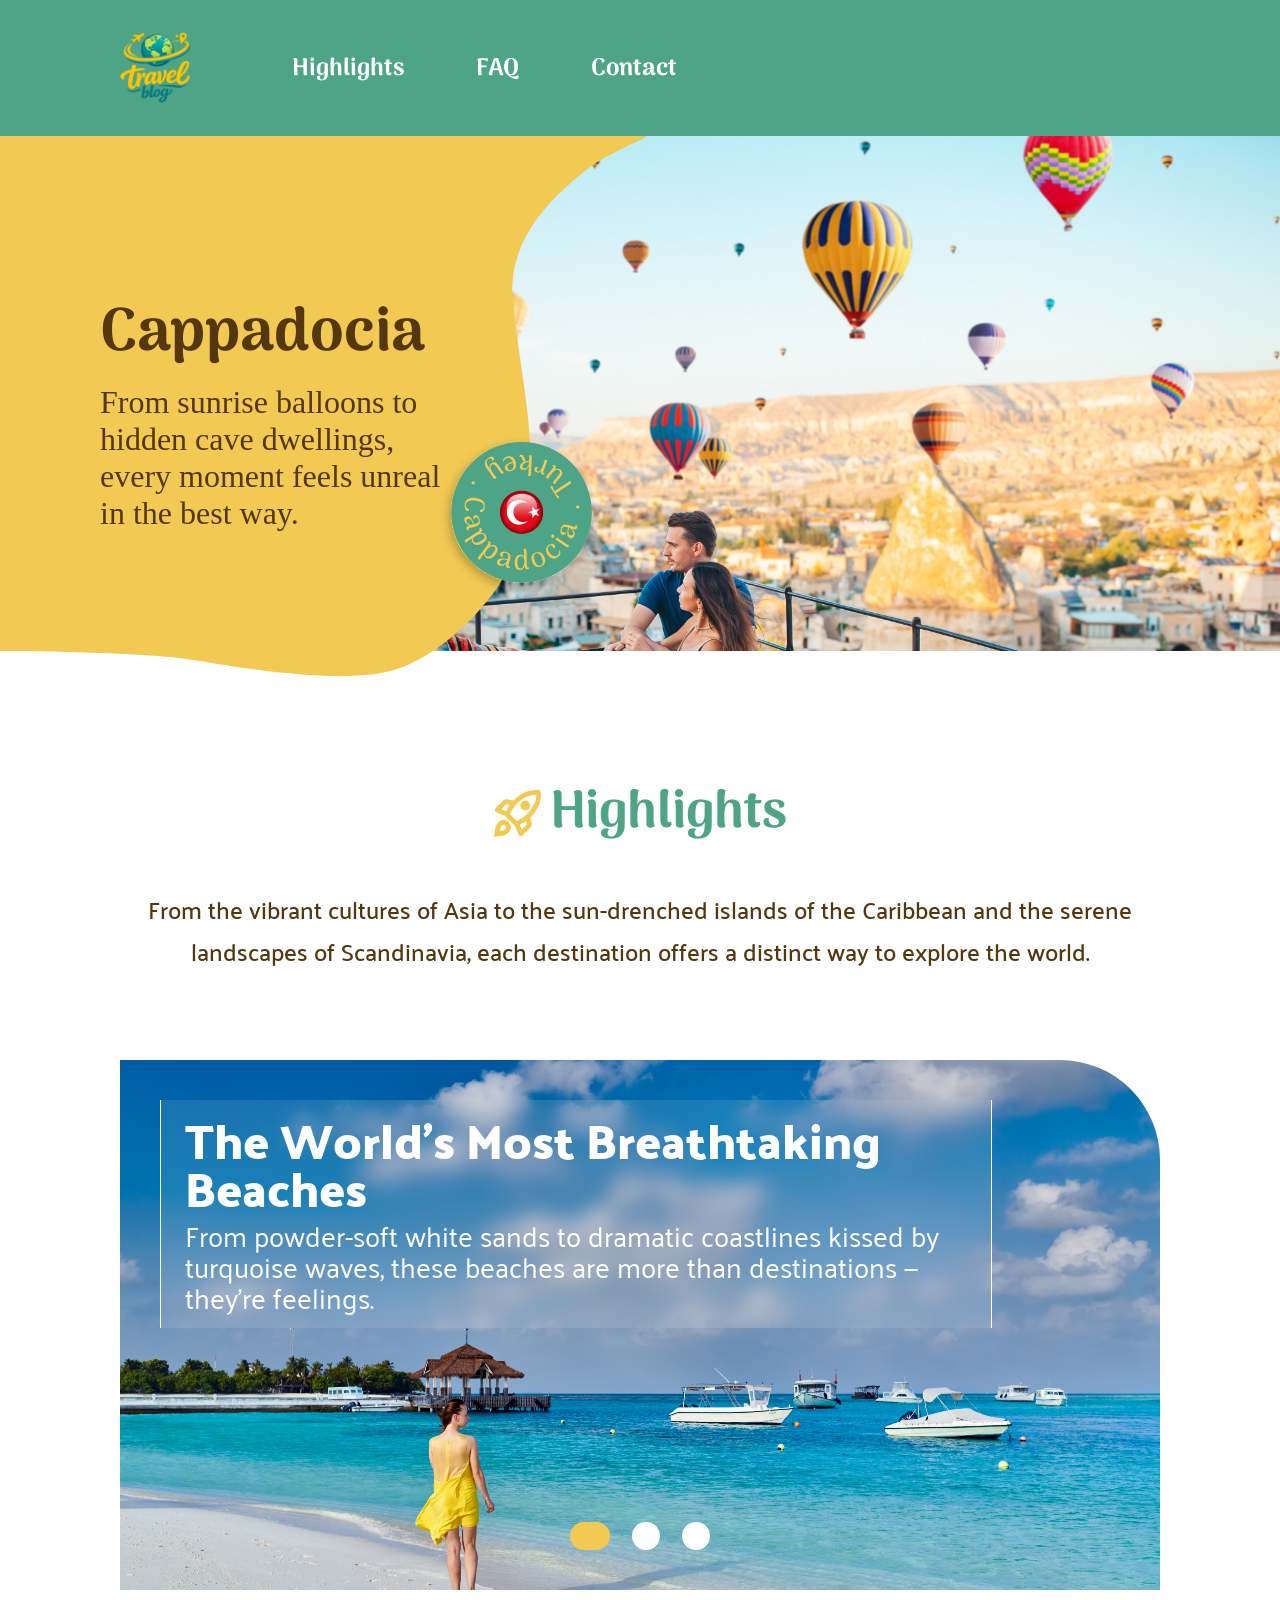
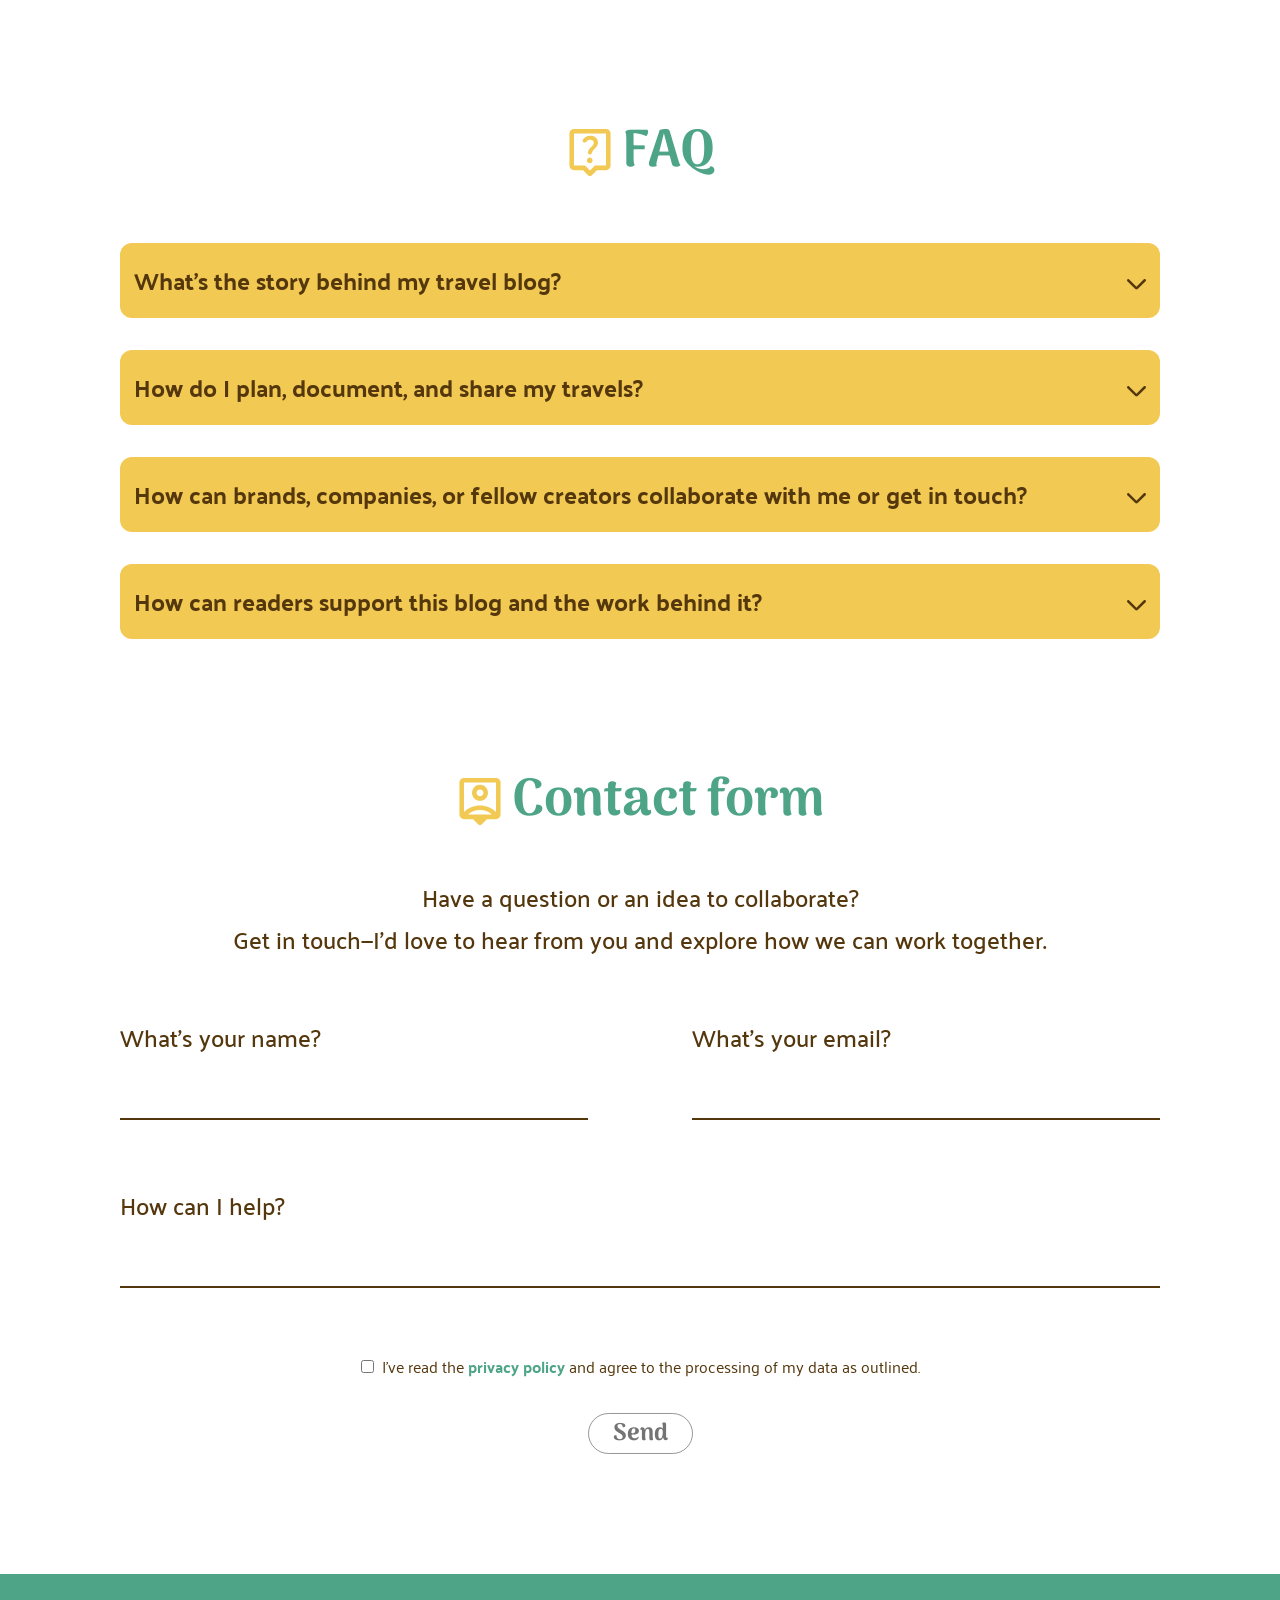
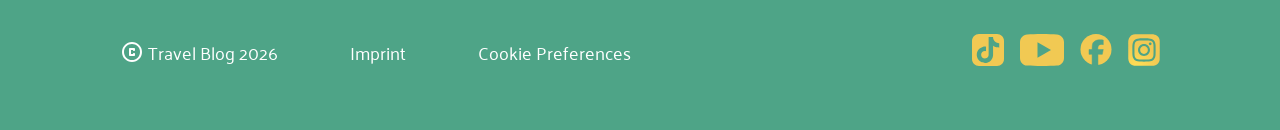
==== index.html @ 78aa877a "feat: added textboxes to slider elements." ====
<!DOCTYPE html>
<html lang="en">

<head>
    <meta charset="UTF-8">
    <meta name="viewport" content="width=device-width, initial-scale=1.0">
    <title>Travel Blog</title>

    <link rel="stylesheet" href="style.css">
    <link rel="stylesheet" href="style_header_and_footer.css">
    <link rel="stylesheet" href="style_menu_bar.css">
    <link rel="stylesheet" href="style_home.css">

    <link rel="icon" type="image/x-icon" href="./assets/icons/logo.svg">
</head>

<body>
    <main>
        <header class="primary-green-background">
            <img class="blog-logo" src="./assets/icons/logo.svg"
                alt="Das Logo des Travel Blog - die Erdkugel, die von einem Flugzeug gegen der Uhrzeigersinn umkreist wird.">

            <nav>
                <ul>
                    <li>
                        <a href="">Highlights</a>
                    </li>
                    <li>
                        <a href="">FAQ</a>
                    </li>
                    <li>
                        <a href="">Contact</a>
                    </li>
                </ul>
            </nav>
        </header>

        <section class="home-hero">
            <div class="hero-content">
                <div class="hero-title">
                    <h2>Cappadocia</h2>
                    <p>From sunrise balloons to hidden cave dwellings, every moment feels unreal in the best way.</p>
                </div>
                <picture>
                    <source media="(max-width: 800px)" srcset="./assets/svg/hero-left-vector-mobile.svg">
                    <img class="hero-vector" src="./assets/svg/hero-left-vector.svg" alt="">
                </picture>
                <img class="cappadonia-circle" src="./assets/svg/cappadonia-turkey-circle.svg" alt="">
            </div>
        </section>

        <section class="vertical-section highlights-section">
            <div class="section-title">
                <div class="section-title-headline">
                    <img src="/assets/icons/rocket_launch_yellow.svg" alt="Eine abhebende gelbe Rakete.">
                    <h2>Highlights</h2>
                </div>

                <p>From the vibrant cultures of Asia to the sun-drenched islands of the Caribbean and the serene
                    landscapes of Scandinavia, each destination offers a distinct way to explore the world. </p>
            </div>

            <div class="highlights-carousel">
                <input type="radio" name="highlights-slider-radio" value="carousel" checked>
                <input type="radio" name="highlights-slider-radio" value="video">
                <input type="radio" name="highlights-slider-radio" value="graph">

                <div class="highlights-slider-wrapper">
                    <div class="highlights-slider-element beaches-slide">
                        <div class="highlights-slider-element-textbox">
                            <h3>The World’s Most Breathtaking Beaches</h3>
                            <p>From powder-soft white sands to dramatic coastlines kissed by turquoise waves, these
                                beaches are more than destinations — they’re feelings.</p>
                        </div>
                    </div>

                    <div class="highlights-slider-element copenhagen-slide">
                        <div class="highlights-slider-element-textbox">
                            <h3>Copenhagen in 3 Days: Big Experiences, Smart Spending</h3>
                            <p>Discover Copenhagen, where historic charm meets modern design, vibrant cycling culture
                                and waterfront living.</p>
                        </div>
                    </div>

                    <div class="highlights-slider-element pattaya-slide">
                        <div class="highlights-slider-element-textbox">
                            <h3>Pattaya Pulse:</h3>
                            <h3>Food, Sun and Neon Nights</h3>
                            <p>From powder-soft white sands to dramatic coastlines kissed by turquoise waves, these
                                beaches are more than destinations — they’re feelings.</p>
                        </div>
                    </div>
                </div>
            </div>
        </section>

        <section class="vertical-section faq-section">
            <div class="section-title-headline">
                <img src="./assets/icons/live_help_yellow.svg" alt="A yellow question mark.">
                <h2>FAQ</h2>
            </div>

            <div class="details-panel">
                <details>
                    <summary>What’s the story behind my travel blog?</summary>
                    <p>Lorem ipsum dolor sit amet, consectetur adipisicing elit. Enim esse, accusamus deserunt, aliquid
                        facere expedita aperiam nihil, culpa ratione sunt rerum aspernatur veritatis vitae eveniet in
                        suscipit ea velit officia?</p>
                </details>
                <details>
                    <summary>How do I plan, document, and share my travels?</summary>
                    <p>Lorem ipsum dolor sit amet, consectetur adipisicing elit. Enim esse, accusamus deserunt, aliquid
                        facere expedita aperiam nihil, culpa ratione sunt rerum aspernatur veritatis vitae eveniet in
                        suscipit ea velit officia?</p>
                </details>
                <details>
                    <summary>How can brands, companies, or fellow creators collaborate with me or get in touch?
                    </summary>
                    <p>Lorem ipsum dolor sit amet, consectetur adipisicing elit. Enim esse, accusamus deserunt, aliquid
                        facere expedita aperiam nihil, culpa ratione sunt rerum aspernatur veritatis vitae eveniet in
                        suscipit ea velit officia?</p>
                </details>
                <details>
                    <summary>How can readers support this blog and the work behind it?</summary>
                    <p>Lorem ipsum dolor sit amet, consectetur adipisicing elit. Enim esse, accusamus deserunt, aliquid
                        facere expedita aperiam nihil, culpa ratione sunt rerum aspernatur veritatis vitae eveniet in
                        suscipit ea velit officia?</p>
                </details>
            </div>
        </section>

        <section class="vertical-section contact-section">
            <div class="section-title">
                <div class="section-title-headline">
                    <img src="/assets/icons/person_pin_yellow.svg" alt="A yellow silhouette of a person.">
                    <h2>Contact form</h2>
                </div>

                <div class="contact-form-title-text">
                    <p>Have a question or an idea to collaborate?</p>
                    <p>Get in touch—I’d love to hear from you and explore how we can work together.</p>
                </div>
            </div>

            <div class="contact-form">
                <div class="contact-input-fields-row">
                    <div class="input-field input-field-half-width">
                        <p>What's your name?</p>
                        <hr>
                    </div>
                    <div class="input-field input-field-half-width">
                        <p>What's your email?</p>
                        <hr>
                    </div>
                </div>
                <div class="contact-input-fields-row">
                    <div class="input-field input-field-whole-width">
                        <p>How can I help?</p>
                        <hr>
                    </div>
                </div>

                <div class="contact-acception">
                    <div class="acception-checkbox">
                        <input type="checkbox">
                        <p>
                            I've read the <strong class="strong-green">privacy policy</strong> and agree to the
                            processing of my data as
                            outlined.
                        </p>
                    </div>

                    <button class="send-contact-form-button">Send</button>
                </div>
            </div>
        </section>
    </main>

    <footer class="primary-green-background">
        <div class="footer-panel">
            <div class="meta-informations">
                <ul>
                    <li>
                        <figure>
                            <img src="./assets/icons/copyright.svg" alt="Das Copyright-Logo">
                            <p>Travel Blog 2026</p>
                        </figure>
                    </li>
                    <li>
                        <p>Imprint</p>
                    </li>
                    <li>
                        <p>Cookie Preferences</p>
                    </li>
                </ul>
            </div>

            <div class="social-media-icons">
                <ul>
                    <li>
                        <a href="https://www.tiktok.com/" target="_blank">
                            <img class="social-media-icon-rectangular" src="./assets/icons/tiktok.svg"
                                alt="Das TikTok-Logo.">
                        </a>
                    </li>
                    <li>
                        <a href="https://www.youtube.com/" target="_blank">
                            <img class="youtube-icon" src="./assets/icons/youtube.svg" alt="Das YouTube-Logo.">
                        </a>
                    </li>
                    <li>
                        <a href="https://www.facebook.com/" target="_blank">
                            <img class="social-media-icon-rectangular" src="./assets/icons/facebook.svg"
                                alt="Das Facebook-Logo.">
                        </a>
                    </li>
                    <li>
                        <a href="https://www.instagram.com/" target="_blank">
                            <img class="social-media-icon-rectangular" src="./assets/icons/instagram.svg"
                                alt="Das Instagram-Logo.">
                        </a>
                    </li>
                </ul>
            </div>
        </div>
    </footer>

    <nav class="menu-bar yellow-background">
        <ul>
            <li>
                <img src="./assets/icons/home.svg" alt="Das Home-Symbol - der Umriss eines Hauses.">
            </li>
            <li>
                <img src="./assets/icons/rocket_launch.svg" alt="Das Symbol einer fliegenden Rakete..">
            </li>
            <li>
                <img src="./assets/icons/live_help.svg"
                    alt="Das Symbol zur Live-Hilfe - ein Fragezeichen in einer Sprechblase mit abgerundeten Ecken.">
            </li>
            <li>
                <img src="./assets/icons/person_pin.svg"
                    alt="Das Person-Symbol - die Silhouette einer Person in einer Sprechblase mit abgerundeten Ecken.">
            </li>
        </ul>
    </nav>

</body>

</html>
---- style.css ----
/* Seitenübergreifende Styles */

/* FONTS */

/* arima-regular - latin */
@font-face {
    font-display: swap;
    /* Check https://developer.mozilla.org/en-US/docs/Web/CSS/@font-face/font-display for other options. */
    font-family: 'Arima';
    font-style: normal;
    font-weight: 400;
    src: url('./assets/fonts/arima-v7-latin-regular.woff2') format('woff2');
    /* Chrome 36+, Opera 23+, Firefox 39+, Safari 12+, iOS 10+ */
}

/* arima-500 - latin */
@font-face {
    font-display: swap;
    /* Check https://developer.mozilla.org/en-US/docs/Web/CSS/@font-face/font-display for other options. */
    font-family: 'Arima';
    font-style: normal;
    font-weight: 500;
    src: url('./assets/fonts/arima-v7-latin-500.woff2') format('woff2');
    /* Chrome 36+, Opera 23+, Firefox 39+, Safari 12+, iOS 10+ */
}

/* arima-700 - latin */
@font-face {
    font-display: swap;
    /* Check https://developer.mozilla.org/en-US/docs/Web/CSS/@font-face/font-display for other options. */
    font-family: 'Arima';
    font-style: normal;
    font-weight: 700;
    src: url('./assets/fonts/arima-v7-latin-700.woff2') format('woff2');
    /* Chrome 36+, Opera 23+, Firefox 39+, Safari 12+, iOS 10+ */
}

/* palanquin-regular - latin */
@font-face {
    font-display: swap;
    /* Check https://developer.mozilla.org/en-US/docs/Web/CSS/@font-face/font-display for other options. */
    font-family: 'Palanquin';
    font-style: normal;
    font-weight: 400;
    src: url('./assets/fonts/palanquin-v17-latin-regular.woff2') format('woff2');
    /* Chrome 36+, Opera 23+, Firefox 39+, Safari 12+, iOS 10+ */
}

/* palanquin-500 - latin */
@font-face {
    font-display: swap;
    /* Check https://developer.mozilla.org/en-US/docs/Web/CSS/@font-face/font-display for other options. */
    font-family: 'Palanquin';
    font-style: normal;
    font-weight: 500;
    src: url('./assets/fonts/palanquin-v17-latin-500.woff2') format('woff2');
    /* Chrome 36+, Opera 23+, Firefox 39+, Safari 12+, iOS 10+ */
}

/* palanquin-700 - latin */
@font-face {
    font-display: swap;
    /* Check https://developer.mozilla.org/en-US/docs/Web/CSS/@font-face/font-display for other options. */
    font-family: 'Palanquin';
    font-style: normal;
    font-weight: 700;
    src: url('./assets/fonts/palanquin-v17-latin-700.woff2') format('woff2');
    /* Chrome 36+, Opera 23+, Firefox 39+, Safari 12+, iOS 10+ */
}

/* COLORS */

.yellow-background {
    background-color: rgba(241, 201, 83, 1);
}

/* ELEMENT SELECTORS */

* {
    margin: 0;
    box-sizing: border-box;
    scroll-behavior: smooth;
}

body {
    display: flex;
    flex-direction: column;
}

a {
    text-decoration: none;
}

ul {
    padding-inline-start: 0;
}

li {
    list-style: none;
}
---- style_header_and_footer.css ----
/* COLORS */

.primary-green-background {
    background-color: rgba(78, 164, 135, 1);
}

/* ELEMENT SELECTORS */

header {
    display: flex;
    align-items: center;
    gap: 100px;

    padding: 32px max(calc(50% - 600px), 120px);
}

header a {
    font-family: 'Arima';
    font-weight: bold;
    font-size: 1.5rem;
    color: white;
    text-decoration: none;
}

nav>ul {
    display: flex;
    gap: 72px;
    list-style: none;
}

footer {
    width: 100%;

    display: flex;
    justify-content: space-between;

    padding: 60px max(calc(50% - 600px), 120px);
    margin-bottom: 92px;
}

footer p {
    font-family: 'Palanquin';
    font-size: 1.125rem;

    color: white;
}

footer figure {
    display: flex;
    gap: 4px;
}

/* CLASSES */

.blog-logo {
    height: 72px;
    width: 72px;
}

.footer-panel {
    width: 100dvw;

    display: flex;
    justify-content: space-between;
    align-items: center;
}

.meta-informations {
    display: flex;
}

.meta-informations>ul {
    display: flex;
    gap: 72px;

    padding-inline-start: 0;
}

.social-media-icons>ul {
    display: flex;
    gap: 16px;

    padding-inline-start: 0;
}

.social-media-icon-rectangular {
    height: 32px;
    width: 32px;
}

.youtube-icon {
    height: 32px;
    width: 44px;
}

/* MEDIA SCREENS */

@media screen and (max-width: 990px) {
    footer p {
        font-size: 1rem;
    }

    .footer-panel {
        align-items: end;
    }

    .meta-informations>ul {
        flex-direction: column;
        gap: 8px;
    }

    .copyright-li {
        order: 4;
    }

    .social-media-icons {
        align-items: flex-end;
    }

    .social-media-icon-rectangular {
        height: 24px;
        width: 24px;
    }

    .youtube-icon {
        height: 24px;
        width: 33px;
    }
}

@media screen and (min-width: 800px) {
    footer {
        margin-bottom: unset;
    }
}

@media screen and (max-width: 800px) {
    header {
        justify-content: center;

        padding: 5px 16px;
    }

    header>nav {
        display: none;
    }

    .blog-logo {
        height: 56px;
        width: 56px;
    }

    footer {
        padding: 30px 24px;
    }
}

@media screen and (max-width: 380px) {
    .social-media-icons>ul {
        gap: 4px;
    }

    .social-media-icon-rectangular {
        height: 18px;
        width: 18px;
    }

    .youtube-icon {
        height: 18px;
        width: 27px;
    }
}
---- style_menu_bar.css ----
.menu-bar {
    height: 92px;
    width: 100%;

    position: fixed;
    bottom: 0;
}

.menu-bar>ul {
    display: flex;
    justify-content: center;
    gap: 48px;

    padding: 24px;
}

.menu-bar img {
    height: 40px;
    width: 40px;
}

@media screen and (min-width: 800px) {
    .menu-bar {
        display: none;
    }
}

@media screen and (max-width: 320px) {
    .menu-bar>ul {
        justify-content: space-between;
        gap: unset;
    }
}
---- style_home.css ----
/* palanquin-dark-600 - latin */
@font-face {
    font-display: swap;
    /* Check https://developer.mozilla.org/en-US/docs/Web/CSS/@font-face/font-display for other options. */
    font-family: 'Palanquin Dark';
    font-style: normal;
    font-weight: 600;
    src: url('./assets/fonts/palanquin-dark-v17-latin-600.woff2') format('woff2');
    /* Chrome 36+, Opera 23+, Firefox 39+, Safari 12+, iOS 10+ */
}

.section-title {
    display: flex;
    flex-direction: column;
    align-items: center;

    gap: 32px;
}

.section-title p {
    font-family: 'Palanquin';
    font-weight: 500;
    font-size: 1.5rem;
    text-align: center;

    color: rgba(84, 55, 13, 1);

}

.section-title-headline {
    display: flex;
    justify-content: center;
    align-items: center;
    gap: 8px;
}

.section-title-headline>img {
    height: 48px;
    width: 48px;
}

.section-title-headline>h2 {
    font-family: 'Arima';
    font-weight: bold;
    font-size: 3.25rem;
    color: rgba(78, 164, 135, 1);
}

.home-hero {
    width: 100%;

    display: flex;
    justify-content: center;
}

.hero-content {
    height: 515px;
    width: min(1440px, 100%);
    position: relative;

    display: flex;

    background-image: url("./assets/img/hero-background.jpg");
    background-repeat: no-repeat;
    background-size: cover;
}

.hero-title {
    width: 345px;

    color: rgba(84, 55, 13, 1);

    position: absolute;
    top: 150px;
    left: 100px;
}

.hero-title>h2 {
    font-family: 'Arima';
    font-weight: bold;
    font-size: 3.75rem;
}

.hero-title>p {
    font-family: 'Paranquin';
    font-weight: 500;
    font-size: 2rem;
}

.cappadonia-circle {
    height: 160px;
    width: 160px;

    position: absolute;
    top: 300px;
    left: 440px;
}

.vertical-section {
    display: flex;
    flex-direction: column;
    align-items: center;

    padding: 120px 120px 0px 120px;
}

.highlights-section {
    gap: 88px;
}

.faq-section {
    gap: 48px;
}

.contact-section {
    gap: 56px;
    padding-bottom: 120px;
}

.highlights-carousel {
    width: 100%;
    height: 530px;

    position: relative;

    display: flex;
    justify-content: center;
    align-items: flex-end;

    overflow: hidden;
}

.highlights-carousel input {
    z-index: 2;

    height: 28px;
    width: 28px;

    appearance: unset;
    background-color: white;
    border-radius: 50px;

    cursor: pointer;

    margin: 40px 11px;
}

.highlights-carousel input[value="carousel"]:checked~div>.beaches-slide {
    opacity: 100%;
}

.highlights-carousel input[value="carousel"]:checked {
    width: 40px;
    background-color: rgba(241, 201, 83, 1);
    border-radius: 20px;
}

.highlights-carousel input[value="video"]:checked~div>.copenhagen-slide {
    opacity: 100%;
}

.highlights-carousel input[value="video"]:checked {
    width: 40px;
    background-color: rgba(241, 201, 83, 1);
    border-radius: 20px;
}

.highlights-carousel input[value="graph"]:checked~div>.pattaya-slide {
    opacity: 100%;
}

.highlights-carousel input[value="graph"]:checked {
    width: 40px;
    background-color: rgba(241, 201, 83, 1);
    border-radius: 20px;
}

.highlights-slider-wrapper {
    width: 100%;
    height: 100%;

    position: absolute;
}

.highlights-slider-element {
    width: 100%;
    height: 100%;

    position: absolute;

    background-repeat: no-repeat;
    background-size: cover;

    border-top-right-radius: 100px;
    transition: all 255ms ease-in-out;

    cursor: pointer;
}

.highlights-slider-element-textbox {
    width: 80%;

    color: white;

    background: rgba(255, 255, 255, 0.1);
    backdrop-filter: blur(10px);

    word-wrap: break-word;

    border-left: 1px solid white;
    border-right: 1px solid white;

    padding: 16px 24px;
    margin: 40px;
}

.highlights-slider-element-textbox>h3 {
    font-family: 'Palanquin Dark';
    font-weight: 600;
    font-size: 3rem;
    line-height: 100%;
}

.highlights-slider-element-textbox>p {
    font-family: 'Palanquin';
    font-size: 1.75rem;
    line-height: 110%;

    padding-top: 8px;
}

.beaches-slide {
    opacity: 0%;
    background-image: url("./assets/img/beaches_slide.jpg");
    background-position: 0% 50%;
}

.copenhagen-slide {
    opacity: 0%;
    background-image: url("./assets/img/copenhagen_slide.jpg");
}

.pattaya-slide {
    opacity: 0%;
    background-image: url("./assets/img/pattaya_slide.jpg");
}

.details-panel {
    width: 100%;

    display: flex;
    flex-direction: column;
    align-items: center;

    gap: 32px;
}

.details-panel>details {
    width: clamp(335px, 1200px, 100%);

    background-color: rgba(241, 201, 83, 1);

    padding: 16px 14px;
    border-radius: 12px;
}

.details-panel>details>summary {
    font-family: 'Palanquin';
    font-weight: bold;
    font-size: 1.5rem;

    list-style-type: none;

    color: rgba(84, 55, 13, 1);

    display: flex;
    justify-content: space-between;
    gap: 8px;
}

.details-panel>details>summary::after {
    content: url("./assets/icons/arrow_forward_ios_down.svg");
    cursor: pointer;
}

.details-panel>details[open]>summary::after {
    content: url("./assets/icons/arrow_forward_ios_up.svg");
    cursor: pointer;
}

.details-panel>details>p {
    font-family: 'Palanquin';
    font-weight: 500;
    font-size: 1rem;

    background-color: white;
    padding: 4px 10px;
    border-radius: 5px;
}

.contact-form {
    width: 100%;

    font-family: 'Palanquin';
    color: rgba(84, 55, 13, 1);

    display: flex;
    flex-direction: column;
    align-items: center;
    gap: 64px;
}

.contact-input-fields-row {
    width: 100%;

    display: flex;
    justify-content: space-between;
}

.input-field {
    font-weight: 500;
    font-size: 1.5rem;

    display: flex;
    flex-direction: column;
    align-items: start;
    gap: 60px;
}

.input-field-half-width {
    width: 45%;
}

.input-field-whole-width {
    width: 100%;
}

.input-field>hr {
    height: 0px;
    width: 100%;
    border: 1px solid;

    color: rgba(84, 55, 13, 1);
}

.contact-acception {
    display: flex;
    flex-direction: column;
    align-items: center;
    gap: 32px;
}

.acception-checkbox {
    display: flex;
    gap: 8px;
}

.acception-checkbox>input {
    cursor: pointer;
}

.strong-green {
    color: rgba(78, 164, 135, 1);
}

.send-contact-form-button {
    font-family: 'Arima';
    font-weight: bold;
    font-size: 1.5rem;

    color: rgba(115, 115, 115, 1);
    background-color: transparent;


    border: 1px solid rgba(48, 48, 48, 0.5);
    border-radius: 40px;
    padding: 0px 24px;

    cursor: pointer;
}

@media screen and (min-width: 1440px) {
    .vertical-section {
        padding-left: calc(50% - 600px);
        padding-right: calc(50% - 600px);
    }
}

@media screen and (max-width: 800px) {
    .vertical-section {
        padding-top: 80px;
        padding-left: 20px;
        padding-right: 20px;
    }

    .contact-section {
        padding-bottom: 80px;
    }

    .hero-title {
        display: none;
    }

    .cappadonia-circle {
        height: 160px;
        width: 160px;

        top: 120px;
        left: 75px;
    }

    .section-title-headline>h2 {
        font-size: 2.5rem;
    }

    .section-title-headline>img {
        height: 40px;
        width: 40px;
    }

    .details-panel>details>summary {
        font-size: 1rem;
    }
}

@media screen and (max-width: 426px) {
    .section-title>p {
        display: none;
    }

    .contact-section {
        gap: 32px;
    }

    .contact-form-title-text {
        display: none;
    }

    .contact-input-fields-row {
        flex-direction: column;
        gap: 32px
    }

    .input-field-half-width {
        width: 100%;
    }

    .acception-checkbox>input {
        position: relative;
        top: 0px;
    }
}
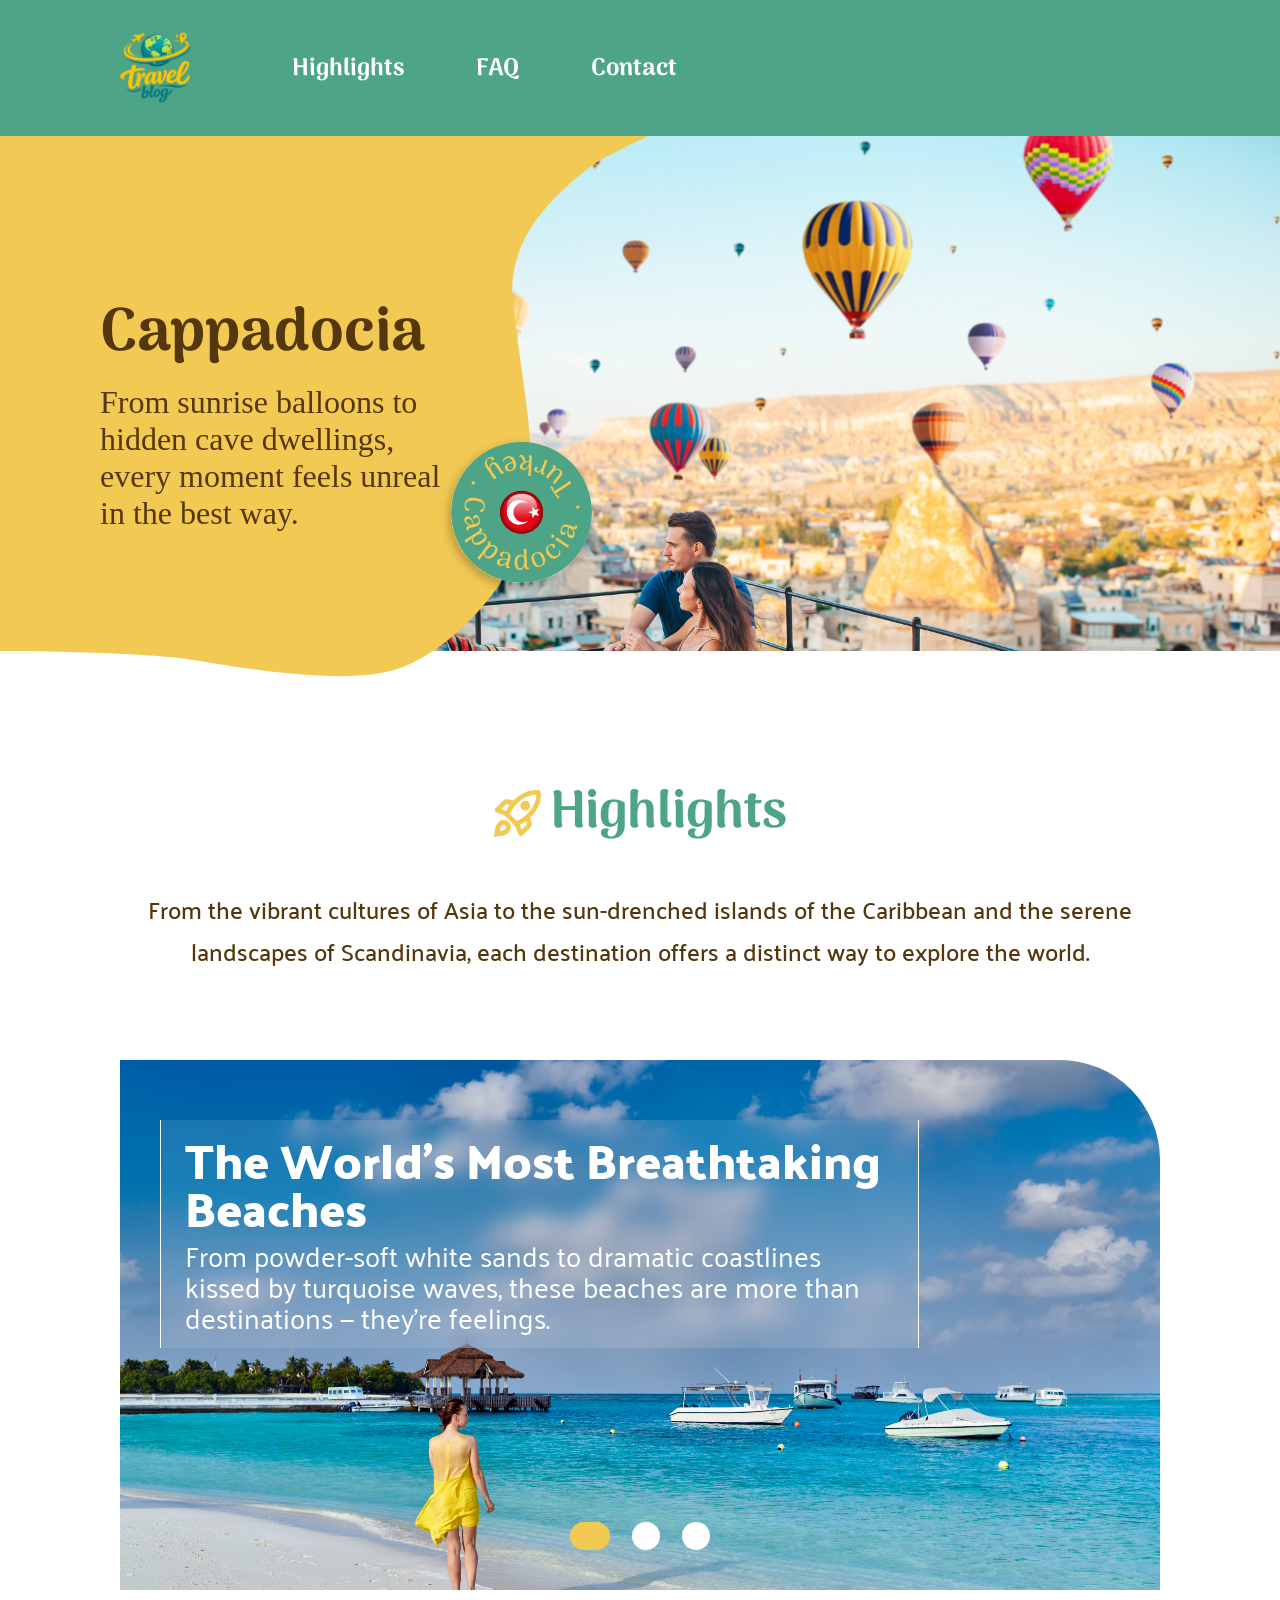
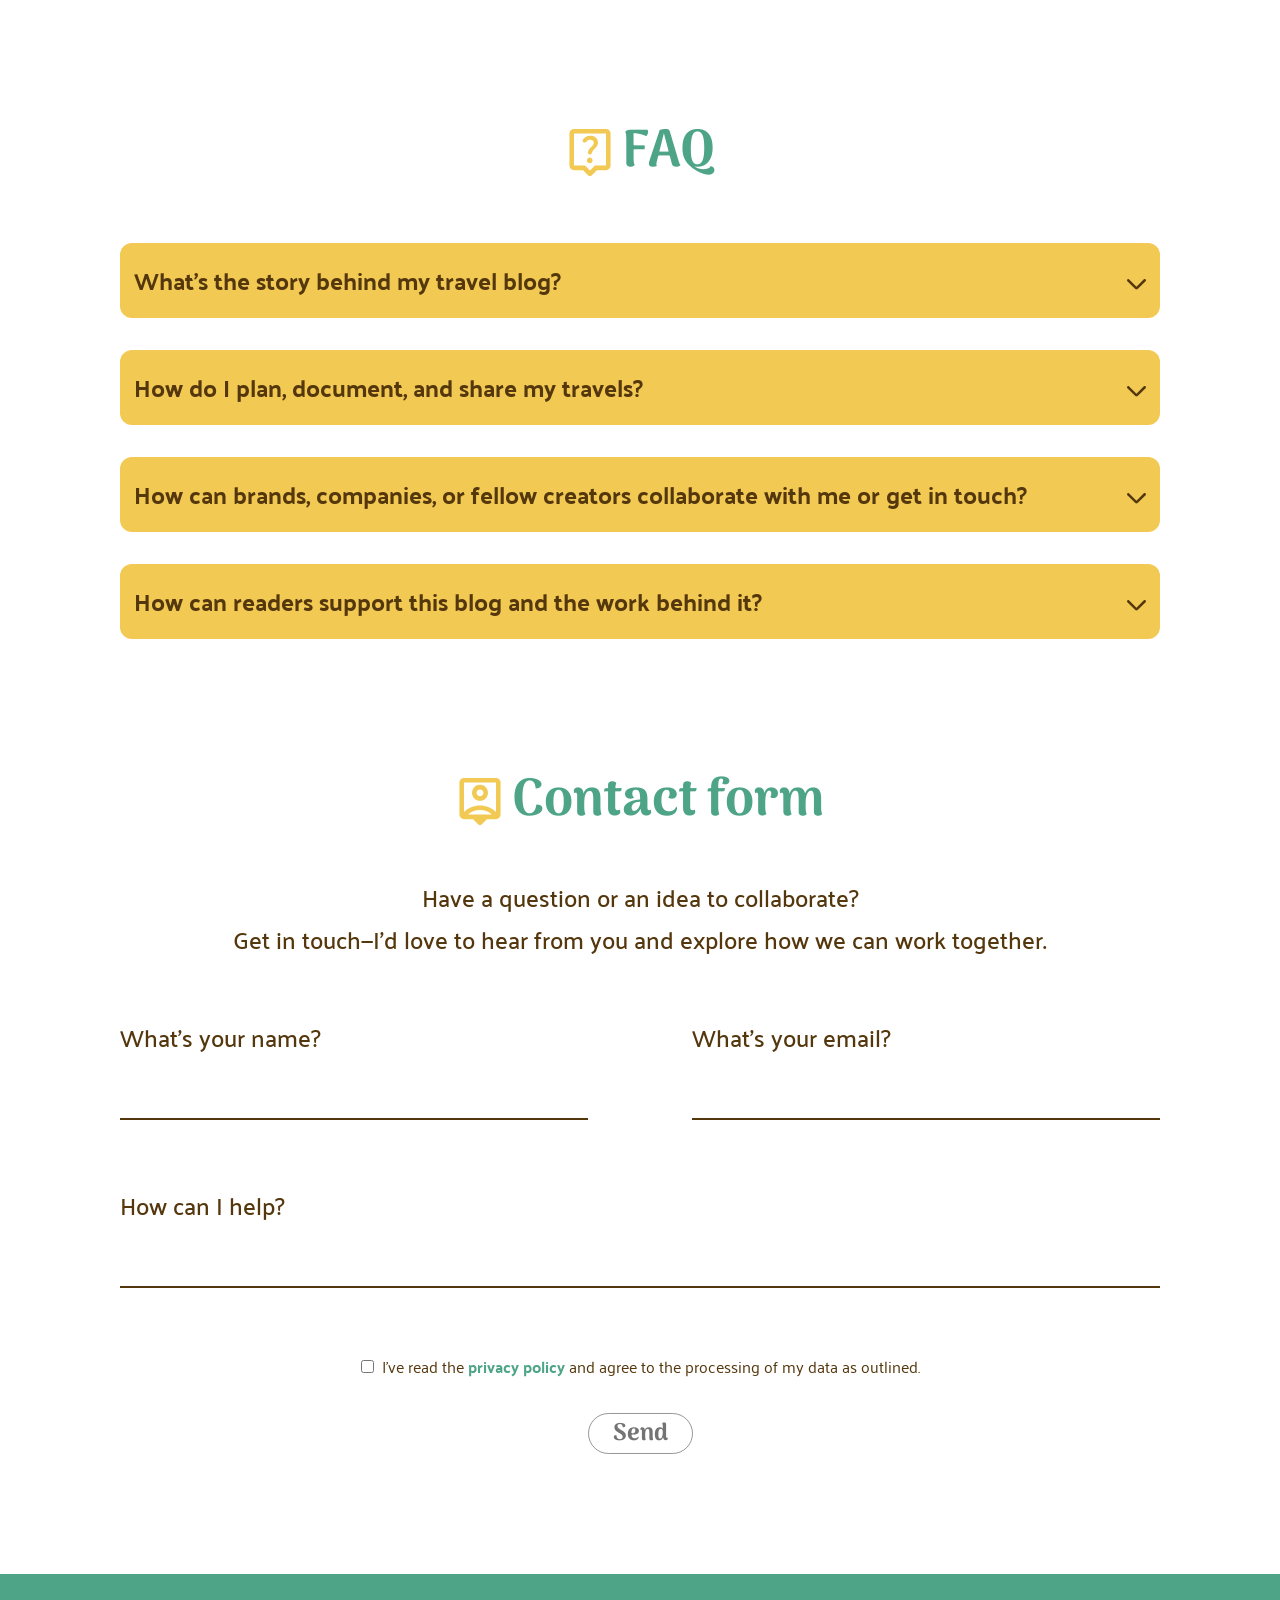
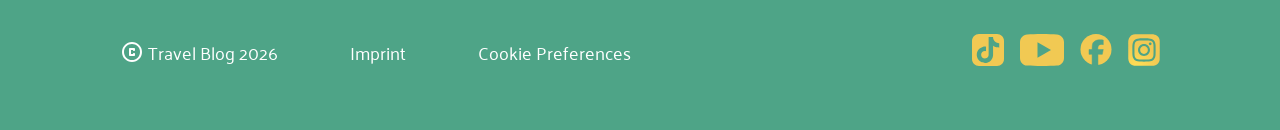
==== commit 561f1320: "feat: added links to the slider elements to the other pages." ====
--- a/index.html
+++ b/index.html
@@ -66,30 +66,30 @@
                 <input type="radio" name="highlights-slider-radio" value="graph">
 
                 <div class="highlights-slider-wrapper">
-                    <div class="highlights-slider-element beaches-slide">
+                    <a class="highlights-slider-element beaches-slide" href="./article01Carousel.html">
                         <div class="highlights-slider-element-textbox">
                             <h3>The World’s Most Breathtaking Beaches</h3>
                             <p>From powder-soft white sands to dramatic coastlines kissed by turquoise waves, these
                                 beaches are more than destinations — they’re feelings.</p>
                         </div>
-                    </div>
-
-                    <div class="highlights-slider-element copenhagen-slide">
+                    </a>
+
+                    <a class="highlights-slider-element copenhagen-slide" href="./page_3.html">
                         <div class="highlights-slider-element-textbox">
                             <h3>Copenhagen in 3 Days: Big Experiences, Smart Spending</h3>
                             <p>Discover Copenhagen, where historic charm meets modern design, vibrant cycling culture
                                 and waterfront living.</p>
                         </div>
-                    </div>
-
-                    <div class="highlights-slider-element pattaya-slide">
+                    </a>
+
+                    <a class="highlights-slider-element pattaya-slide" href="./graph.html">
                         <div class="highlights-slider-element-textbox">
                             <h3>Pattaya Pulse:</h3>
                             <h3>Food, Sun and Neon Nights</h3>
                             <p>From powder-soft white sands to dramatic coastlines kissed by turquoise waves, these
                                 beaches are more than destinations — they’re feelings.</p>
                         </div>
-                    </div>
+                    </a>
                 </div>
             </div>
         </section>
--- a/style_menu_bar.css
+++ b/style_menu_bar.css
@@ -1,4 +1,6 @@
 .menu-bar {
+    z-index: 4;
+
     height: 92px;
     width: 100%;
 
--- a/style_home.css
+++ b/style_home.css
@@ -131,7 +131,7 @@
 }
 
 .highlights-carousel input {
-    z-index: 2;
+    z-index: 3;
 
     height: 28px;
     width: 28px;
@@ -143,10 +143,13 @@
     cursor: pointer;
 
     margin: 40px 11px;
+
+    transition: all 255ms;
 }
 
 .highlights-carousel input[value="carousel"]:checked~div>.beaches-slide {
     opacity: 100%;
+    z-index: 2;
 }
 
 .highlights-carousel input[value="carousel"]:checked {
@@ -157,6 +160,7 @@
 
 .highlights-carousel input[value="video"]:checked~div>.copenhagen-slide {
     opacity: 100%;
+    z-index: 2;
 }
 
 .highlights-carousel input[value="video"]:checked {
@@ -167,6 +171,7 @@
 
 .highlights-carousel input[value="graph"]:checked~div>.pattaya-slide {
     opacity: 100%;
+    z-index: 2;
 }
 
 .highlights-carousel input[value="graph"]:checked {
@@ -186,10 +191,14 @@
     width: 100%;
     height: 100%;
 
+    display: flex;
+    flex-direction: column;
+
     position: absolute;
 
     background-repeat: no-repeat;
     background-size: cover;
+    background-position: 0% 50%;
 
     border-top-right-radius: 100px;
     transition: all 255ms ease-in-out;
@@ -198,7 +207,7 @@
 }
 
 .highlights-slider-element-textbox {
-    width: 80%;
+    width: 73%;
 
     color: white;
 
@@ -211,7 +220,8 @@
     border-right: 1px solid white;
 
     padding: 16px 24px;
-    margin: 40px;
+    margin-top: 60px;
+    margin-left: 40px;
 }
 
 .highlights-slider-element-textbox>h3 {
@@ -232,7 +242,6 @@
 .beaches-slide {
     opacity: 0%;
     background-image: url("./assets/img/beaches_slide.jpg");
-    background-position: 0% 50%;
 }
 
 .copenhagen-slide {
@@ -421,6 +430,14 @@
     .details-panel>details>summary {
         font-size: 1rem;
     }
+
+    .highlights-slider-element-textbox>h3 {
+        font-size: 1.75rem;
+    }
+
+    .highlights-slider-element-textbox>p {
+        font-size: 1.25rem;
+    }
 }
 
 @media screen and (max-width: 426px) {
@@ -449,4 +466,14 @@
         position: relative;
         top: 0px;
     }
+
+    .highlights-slider-element {
+        align-items: center;
+    }
+
+    .highlights-slider-element-textbox {
+        width: 90%;
+        padding: 16px;
+        margin: 100px 0px 0px 0px;
+    }
 }
